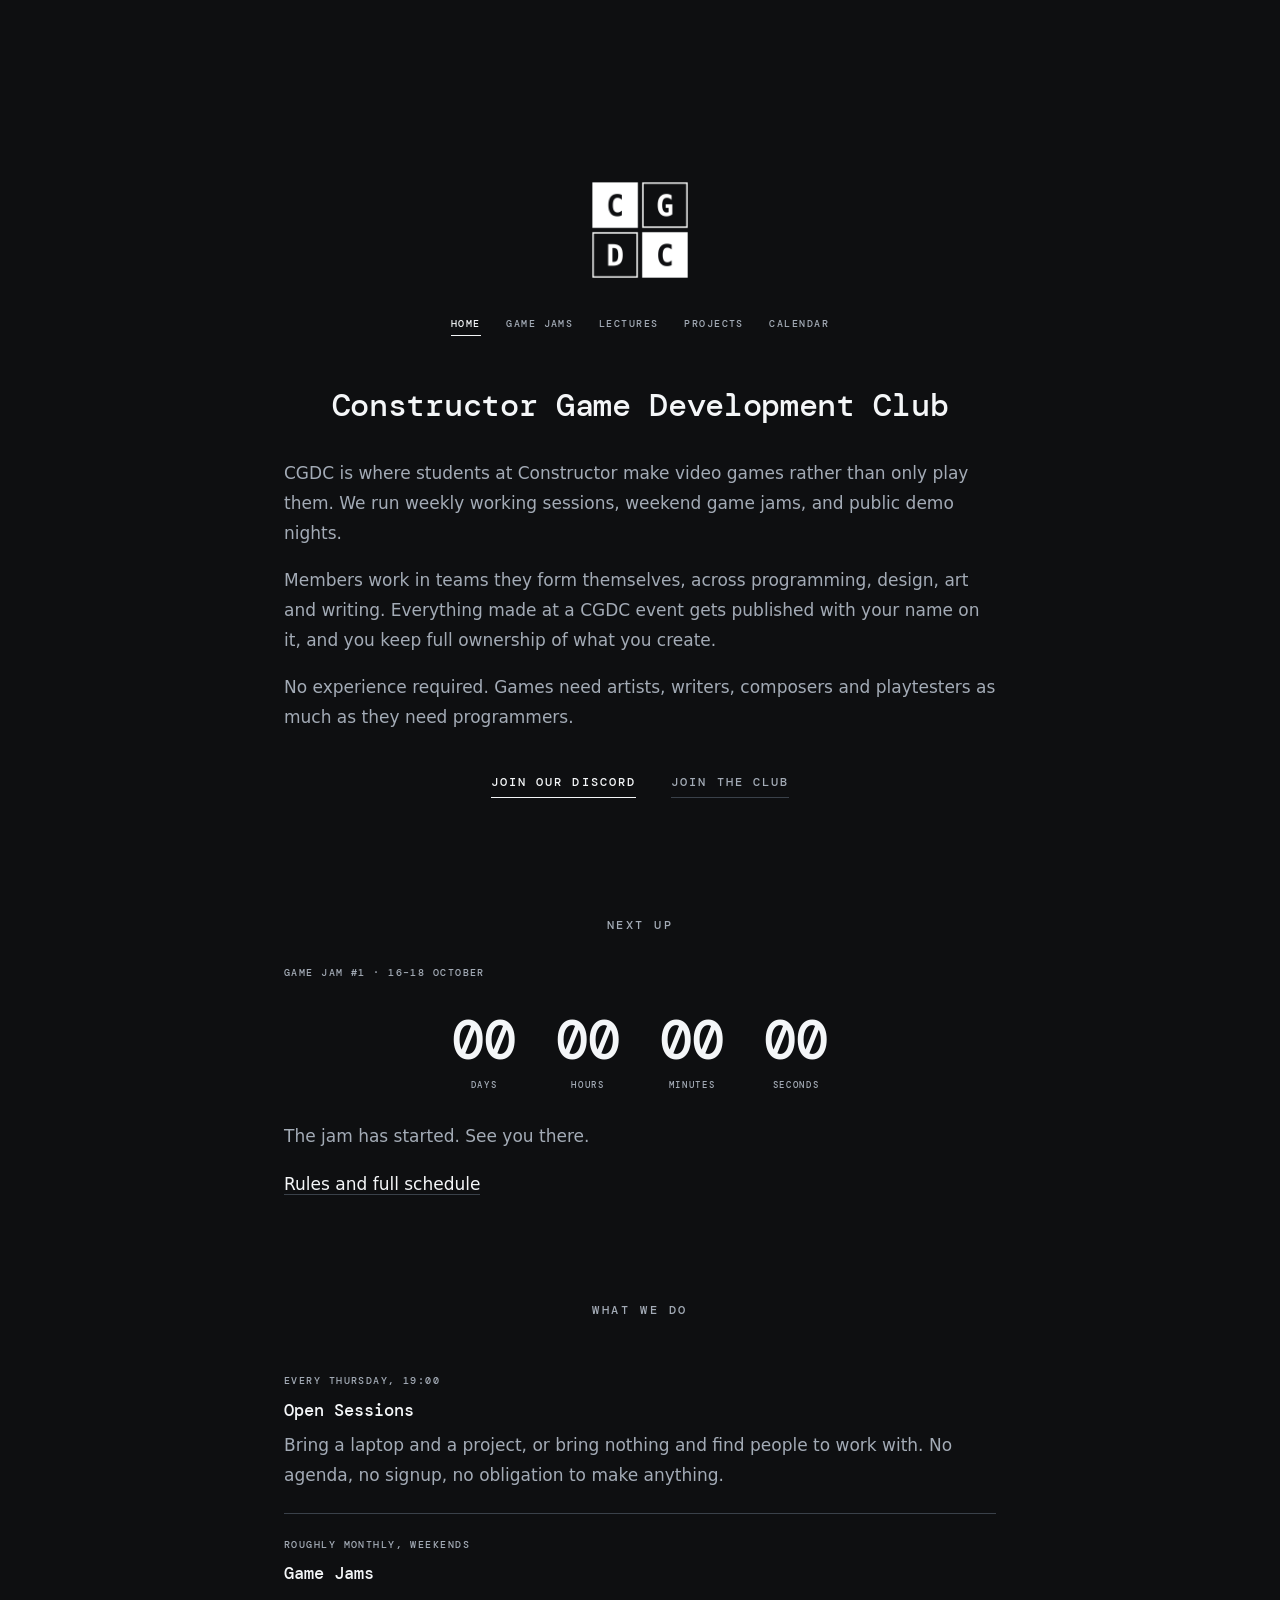
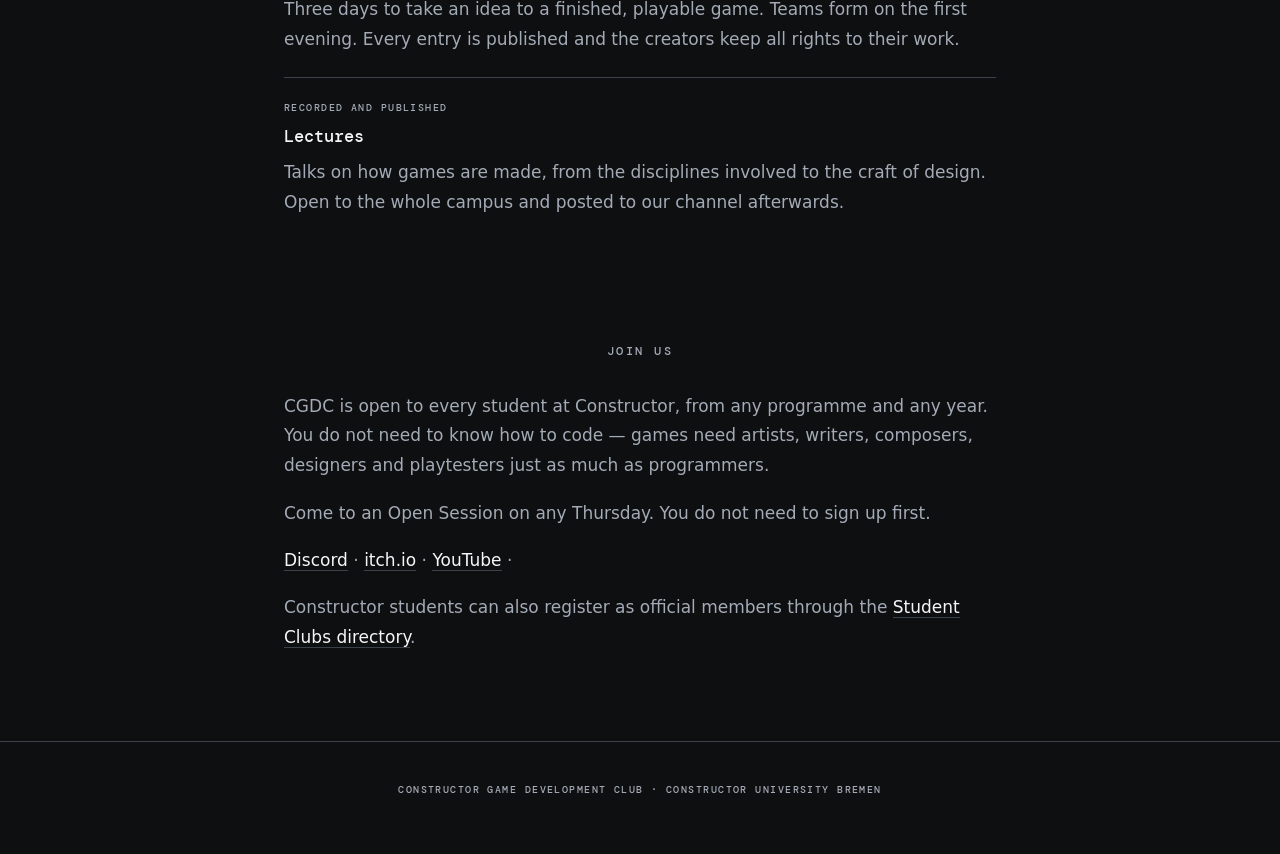
==== index.html @ 5862deed "Add Club Website (First Itteration)" ====
<!DOCTYPE html>
<html lang="en">
<head>
  <meta charset="UTF-8" />
  <meta name="viewport" content="width=device-width, initial-scale=1.0" />
  <title>CGDC — Constructor Game Development Club</title>
  <link rel="preconnect" href="https://fonts.googleapis.com" />
  <link rel="preconnect" href="https://fonts.gstatic.com" crossorigin />
  <link href="https://fonts.googleapis.com/css2?family=DM+Mono:wght@300;400;500&display=swap" rel="stylesheet" />
  <link rel="stylesheet" href="style.css" />
</head>
<body>
  <header class="banner">
    <img src="logo.png" alt="CGDC" class="banner-logo" />
  </header>

  <nav>
    <a href="index.html" class="active">Home</a>
    <a href="jams.html">Game Jams</a>
    <a href="lectures.html">Lectures</a>
    <a href="projects.html">Projects</a>
    <a href="calendar.html">Calendar</a>
  </nav>

  <section id="intro">
    <h1>Constructor Game Development Club</h1>
    <p>
      CGDC is where students at Constructor make video games rather than only
      play them. We run weekly working sessions, weekend game jams, and public
      demo nights.
    </p>
    <p>
      Members work in teams they form themselves, across programming, design,
      art and writing. Everything made at a CGDC event gets published with your
      name on it, and you keep full ownership of what you create.
    </p>
    <p>
      No experience required. Games need artists, writers, composers and
      playtesters as much as they need programmers.
    </p>
    <div class="actions">
      <a href="https://discord.gg/gynAtwSjy" target="_blank" class="btn btn-primary">Join our Discord</a>
      <a href="https://apps.powerapps.com/play/e/default-f78e973e-5c0b-4ab8-bbd7-9887c95a8ebd/a/fbf8e4bd-5b65-4f44-a23e-f7a2ca3cfbc2?tenantId=f78e973e-5c0b-4ab8-bbd7-9887c95a8ebd&sourcetime=1738580797169" target="_blank" class="btn">Join the club</a>
    </div>
  </section>

  <section id="next">
    <h2>Next up</h2>
    <p class="meta">Game Jam #1 &middot; 16&ndash;18 October</p>
    <div class="countdown">
      <div><span class="num" id="days">00</span><span class="lbl">Days</span></div>
      <div><span class="num" id="hours">00</span><span class="lbl">Hours</span></div>
      <div><span class="num" id="mins">00</span><span class="lbl">Minutes</span></div>
      <div><span class="num" id="secs">00</span><span class="lbl">Seconds</span></div>
    </div>
    <p id="countdown-note">
      Three days, teams of three, theme revealed on the Friday evening.
      Sign up alone and we will place you in a team.
    </p>
    <p><a href="jams.html">Rules and full schedule</a></p>
  </section>

  <section id="what-we-do">
    <h2>What we do</h2>

    <div class="event">
      <p class="meta">Every Thursday, 19:00</p>
      <h3>Open Sessions</h3>
      <p>
        Bring a laptop and a project, or bring nothing and find people to work
        with. No agenda, no signup, no obligation to make anything.
      </p>
    </div>

    <div class="event">
      <p class="meta">Roughly monthly, weekends</p>
      <h3>Game Jams</h3>
      <p>
        Three days to take an idea to a finished, playable game. Teams form on
        the first evening. Every entry is published and the creators keep all
        rights to their work.
      </p>
    </div>

    <div class="event">
      <p class="meta">Recorded and published</p>
      <h3>Lectures</h3>
      <p>
        Talks on how games are made, from the disciplines involved to the craft
        of design. Open to the whole campus and posted to our channel afterwards.
      </p>
    </div>
  </section>

  <section id="join">
    <h2>Join us</h2>
    <p>
      CGDC is open to every student at Constructor, from any programme and any
      year. You do not need to know how to code &mdash; games need artists,
      writers, composers, designers and playtesters just as much as programmers.
    </p>
    <p>
      Come to an Open Session on any Thursday. You do not need to sign up first.
    </p>
    <p>
      <a href="[DISCORD]" target="_blank">Discord</a> &middot;
      <a href="[ITCH]" target="_blank">itch.io</a> &middot;
      <a href="[YOUTUBE]" target="_blank">YouTube</a> &middot;
    </p>
    <p>
      Constructor students can also register as official members through the
      <a href="https://constructoruniversity.sharepoint.com/:u:/r/sites/StudentClubs/e3376041-c08e-4918-a3ef-13b6eb539c83/SitePages/event-home.aspx?d=w24ce1567b1b341fdaae3db1f416efc68&csf=1&web=2&share=IQBnFc4ks7H9Qarj2x9BbvxoAU9cGEGWqXdGDLUzTlJ9lQQ&e=iDLPOX" target="_blank">Student Clubs directory</a>.
    </p>
  </section>

  <script src="countdown.js"></script>
  <footer>
    Constructor Game Development Club &middot; Constructor University Bremen
  </footer>
</body>
</html>
---- style.css ----
* { margin: 0; padding: 0; box-sizing: border-box; }

:root {
  --bg:      #0E0F11;
  --panel:   #16181C;
  --border:  #3A414A;
  --text:    #F4F6F8;
  --muted:   #A3ABB6;
  --col:     760px;   /* the single centred column everything lives in */
}

body {
  background: var(--bg);
  color: var(--text);
  font-family: system-ui, -apple-system, "Segoe UI", Roboto, sans-serif;
  font-size: 17px;
  font-weight: 450;
  line-height: 1.75;
  -webkit-font-smoothing: antialiased;
}

::selection { background: var(--text); color: var(--bg); }

/* ── BANNER + LOGO ─────────────────────────────────────────────── */
.banner {
  position: relative;
  height: 230px;
  background-image: url("img/banner.png");
  background-size: cover;
  background-position: center;
  margin-bottom: 85px;          /* room for the logo hanging below */
}

.banner-logo {
  position: absolute;
  left: 50%;
  bottom: -65px;
  transform: translateX(-50%);
  width: 130px;
  height: 130px;
  border: 4px solid var(--bg);
  background: var(--bg);
}

/* ── NAV ───────────────────────────────────────────────────────── */
nav {
  display: flex;
  justify-content: center;
  flex-wrap: wrap;
  gap: 1.6rem;
  padding: 0 1.5rem 3rem;
}

nav a {
  font-family: 'DM Mono', monospace;
  font-size: 0.65rem;
  letter-spacing: 0.14em;
  text-transform: uppercase;
  text-decoration: none;
  color: var(--muted);
  transition: color 0.2s;
}

nav a:hover { color: var(--text); }
nav a.active { color: var(--text); border-bottom: 1px solid var(--text); padding-bottom: 2px; }

/* ── THE COLUMN ────────────────────────────────────────────────── */
section {
  max-width: var(--col);
  margin: 0 auto;
  padding: 0 1.5rem 3.5rem;
}

/* ── PILL SECTION HEADERS ──────────────────────────────────────── */
h1, h2 {
  font-family: 'DM Mono', monospace;
  font-weight: 500;
  text-align: center;
  line-height: 1.35;
  margin-bottom: 2rem;
}

h1 { font-size: clamp(1.4rem, 3.2vw, 2rem); letter-spacing: -0.01em; }

h2 {
  font-size: 0.72rem;
  letter-spacing: 0.22em;
  text-transform: uppercase;
  color: var(--muted);
  margin-top: 3rem;
}

h3 {
  font-family: 'DM Mono', monospace;
  font-size: 1.05rem;
  font-weight: 500;
  margin-bottom: 0.4rem;
}

p { color: var(--muted); margin-bottom: 1.1rem; }
p:last-child { margin-bottom: 0; }

/* ── PILL BUTTONS ──────────────────────────────────────────────── */
.actions {
  display: flex;
  justify-content: center;
  flex-wrap: wrap;
  gap: 2.2rem;
  margin: 2.5rem 0 1rem;
}

.btn {
  display: inline-block;
  font-family: 'DM Mono', monospace;
  font-size: 0.72rem;
  letter-spacing: 0.18em;
  text-transform: uppercase;
  color: var(--muted);
  text-decoration: none;
  padding-bottom: 4px;
  border-bottom: 1px solid var(--border);
  transition: color 0.2s, border-color 0.2s;
}

.btn:hover { color: var(--text); border-color: var(--text); }
.btn-primary { color: var(--text); border-color: var(--text); }

/* ── CONTENT BLOCKS ────────────────────────────────────────────── */
.event, .lecture, .project, .jam, .rule {
  padding: 1.4rem 0;
  border-bottom: 1px solid var(--border);
}
.event:last-child, .lecture:last-child, .project:last-child,
.jam:last-child, .rule:last-child { border-bottom: 0; }

.meta {
  font-family: 'DM Mono', monospace;
  font-size: 0.6rem;
  letter-spacing: 0.15em;
  text-transform: uppercase;
  color: var(--muted);
  margin-bottom: 0.35rem;
}

/* ── COUNTDOWN ─────────────────────────────────────────────────── */
.countdown {
  display: flex;
  justify-content: center;
  flex-wrap: wrap;
  gap: 2.5rem;
  margin: 2rem 0 1.5rem;
  font-family: 'DM Mono', monospace;
  text-align: center;
}

.countdown .num {
  display: block;
  font-size: clamp(2.2rem, 6vw, 3.4rem);
  font-weight: 500;
  line-height: 1;
}

.countdown .lbl {
  font-size: 0.58rem;
  color: var(--muted);
  letter-spacing: 0.18em;
  text-transform: uppercase;
}

/* ── LINKS, TABLES, LISTS ──────────────────────────────────────── */
section a:not(.btn) {
  color: var(--text);
  text-decoration: none;
  border-bottom: 1px solid var(--border);
  transition: border-color 0.2s;
}
section a:not(.btn):hover { border-color: var(--text); }

table { width: 100%; border-collapse: collapse; margin: 1.5rem 0; }
th, td { text-align: left; padding: 0.7rem 1rem 0.7rem 0; border-bottom: 1px solid var(--border); }
th {
  font-family: 'DM Mono', monospace;
  font-size: 0.6rem;
  letter-spacing: 0.15em;
  text-transform: uppercase;
  color: var(--muted);
  font-weight: 400;
}
td { color: var(--muted); }

section ul { padding-left: 1.2rem; margin-bottom: 1.1rem; }
section li { color: var(--muted); margin-bottom: 0.4rem; }

/* ── FOOTER ────────────────────────────────────────────────────── */
footer {
  border-top: 1px solid var(--border);
  margin-top: 2rem;
  padding: 2.5rem 1.5rem 3.5rem;
  text-align: center;
  font-family: 'DM Mono', monospace;
  font-size: 0.6rem;
  letter-spacing: 0.15em;
  text-transform: uppercase;
  color: var(--muted);
}

/* ── SMALL SCREENS ─────────────────────────────────────────────── */
@media (max-width: 640px) {
  .banner { height: 150px; margin-bottom: 70px; }
  .banner-logo { width: 96px; height: 96px; bottom: -48px; }
  nav { gap: 1.1rem; padding-bottom: 2.5rem; }
  h1, h2 { padding: 0.8rem 1.2rem; }
  .countdown { gap: 1.6rem; }
}
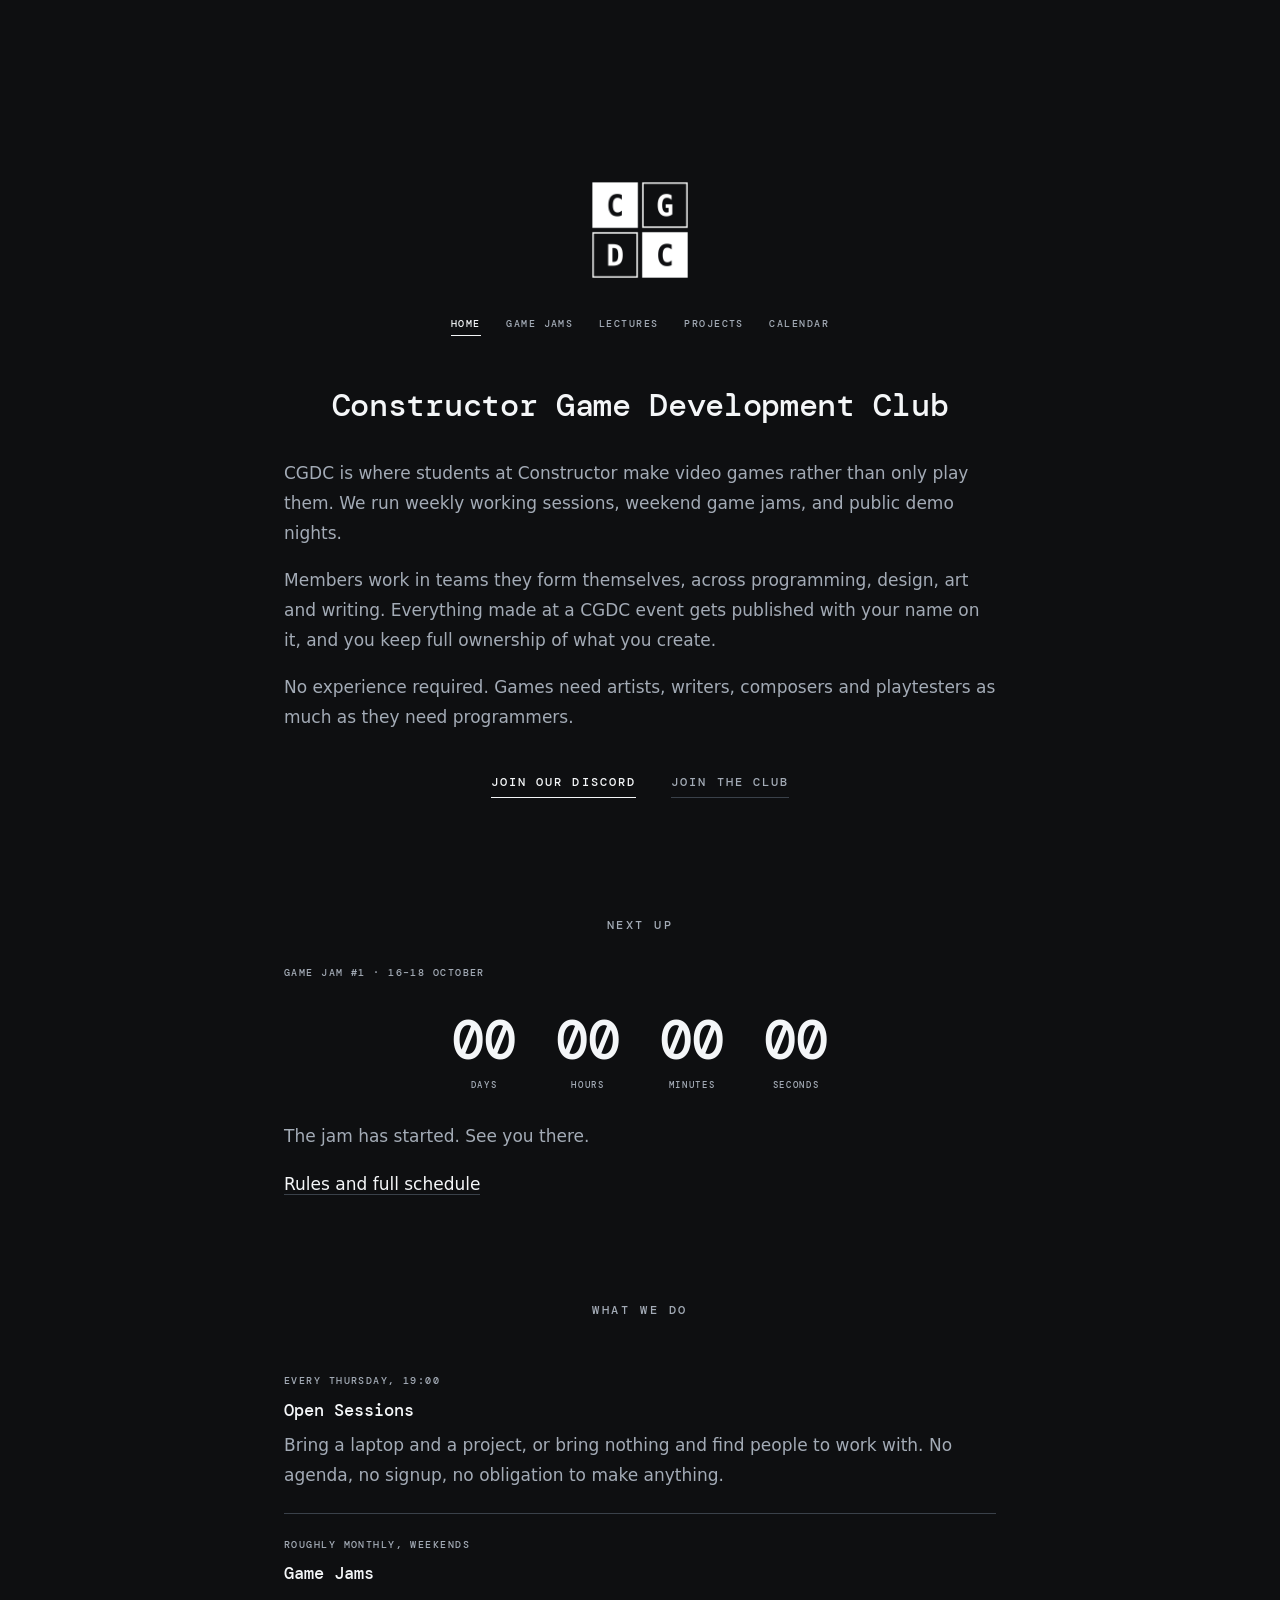
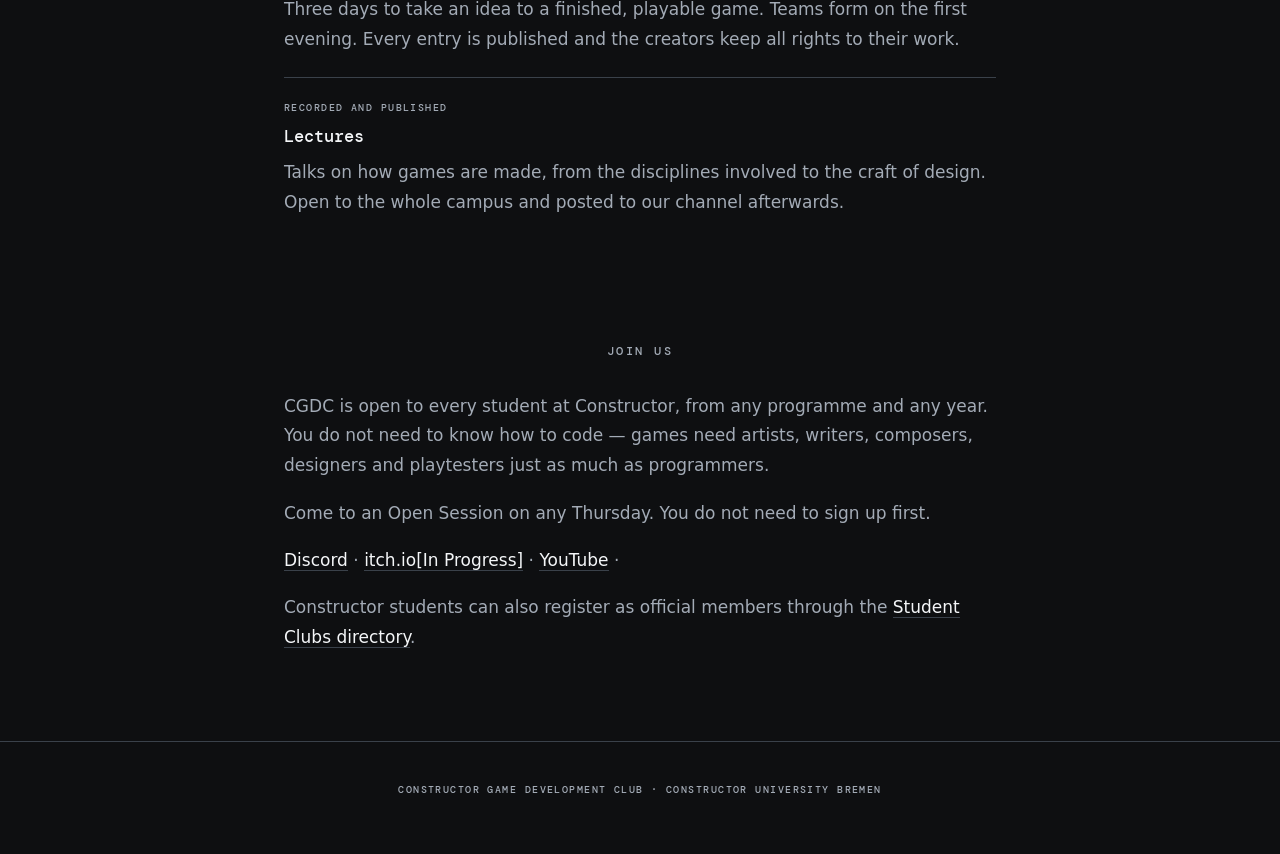
==== commit 27ce1e33: "Added links to websites" ====
--- a/index.html
+++ b/index.html
@@ -103,9 +103,9 @@
       Come to an Open Session on any Thursday. You do not need to sign up first.
     </p>
     <p>
-      <a href="[DISCORD]" target="_blank">Discord</a> &middot;
-      <a href="[ITCH]" target="_blank">itch.io</a> &middot;
-      <a href="[YOUTUBE]" target="_blank">YouTube</a> &middot;
+      <a href="https://discord.gg/jtNvvumQj" target="_blank">Discord</a> &middot;
+      <a href="[ITCH]" target="_blank">itch.io[In Progress]</a> &middot;
+      <a href="https://www.youtube.com/@constructorgamedevclub" target="_blank">YouTube</a> &middot;
     </p>
     <p>
       Constructor students can also register as official members through the
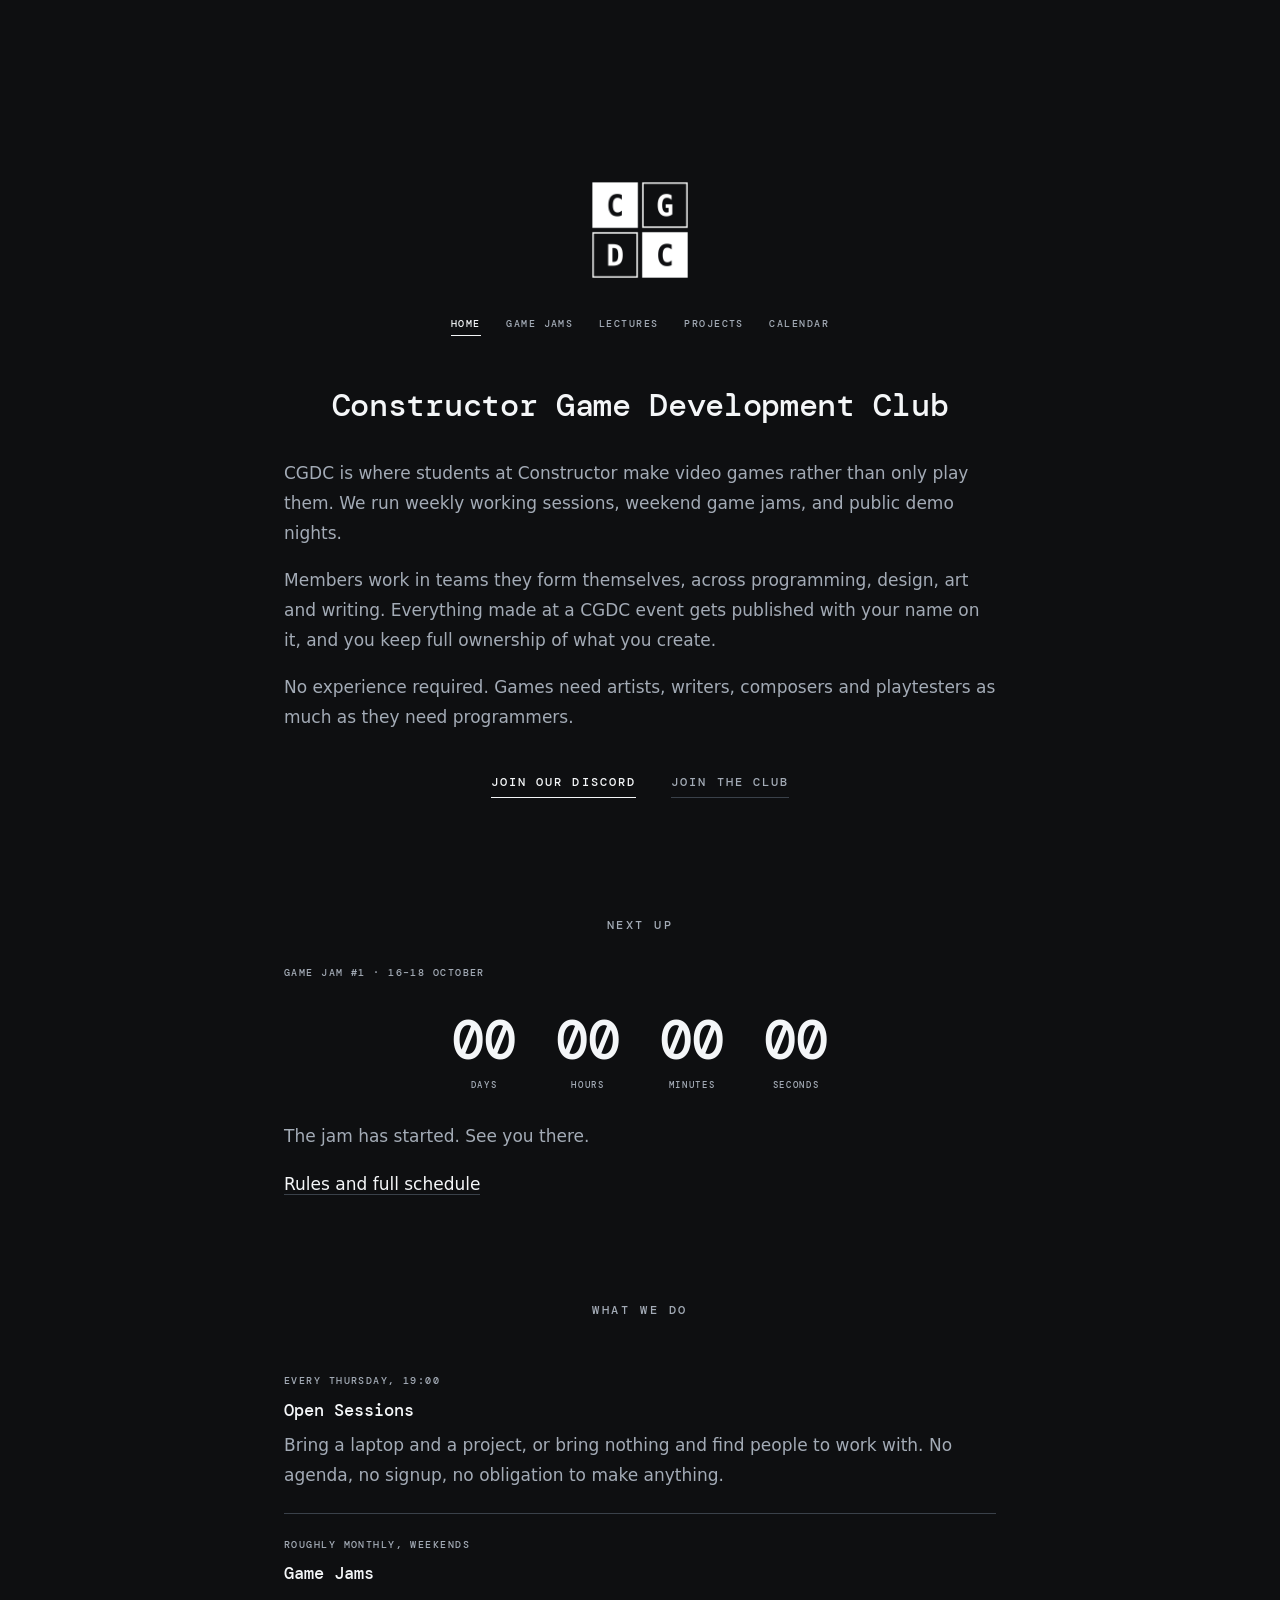
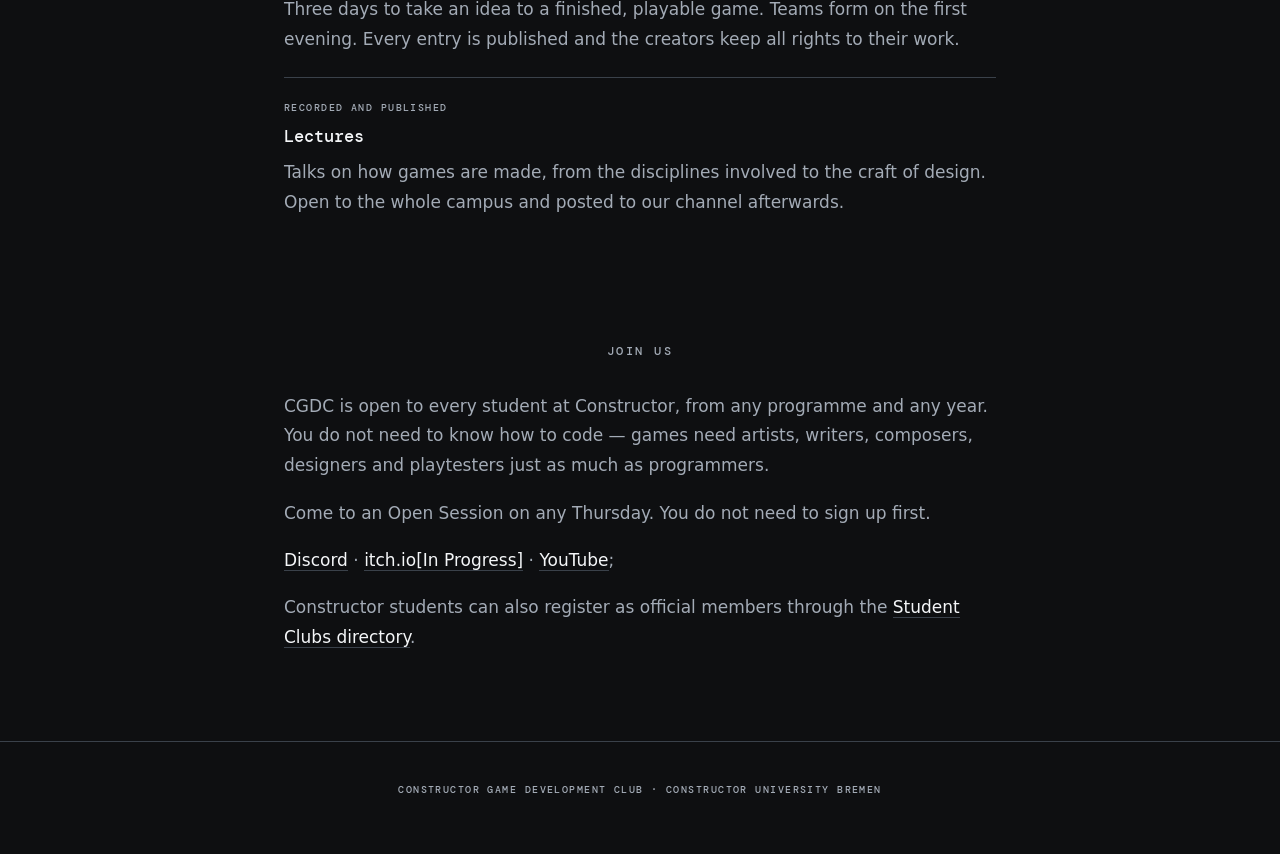
==== commit 6d3c5f22: "minor changes" ====
--- a/index.html
+++ b/index.html
@@ -105,7 +105,7 @@
     <p>
       <a href="https://discord.gg/jtNvvumQj" target="_blank">Discord</a> &middot;
       <a href="[ITCH]" target="_blank">itch.io[In Progress]</a> &middot;
-      <a href="https://www.youtube.com/@constructorgamedevclub" target="_blank">YouTube</a> &middot;
+      <a href="https://www.youtube.com/@constructorgamedevclub" target="_blank">YouTube</a>;
     </p>
     <p>
       Constructor students can also register as official members through the
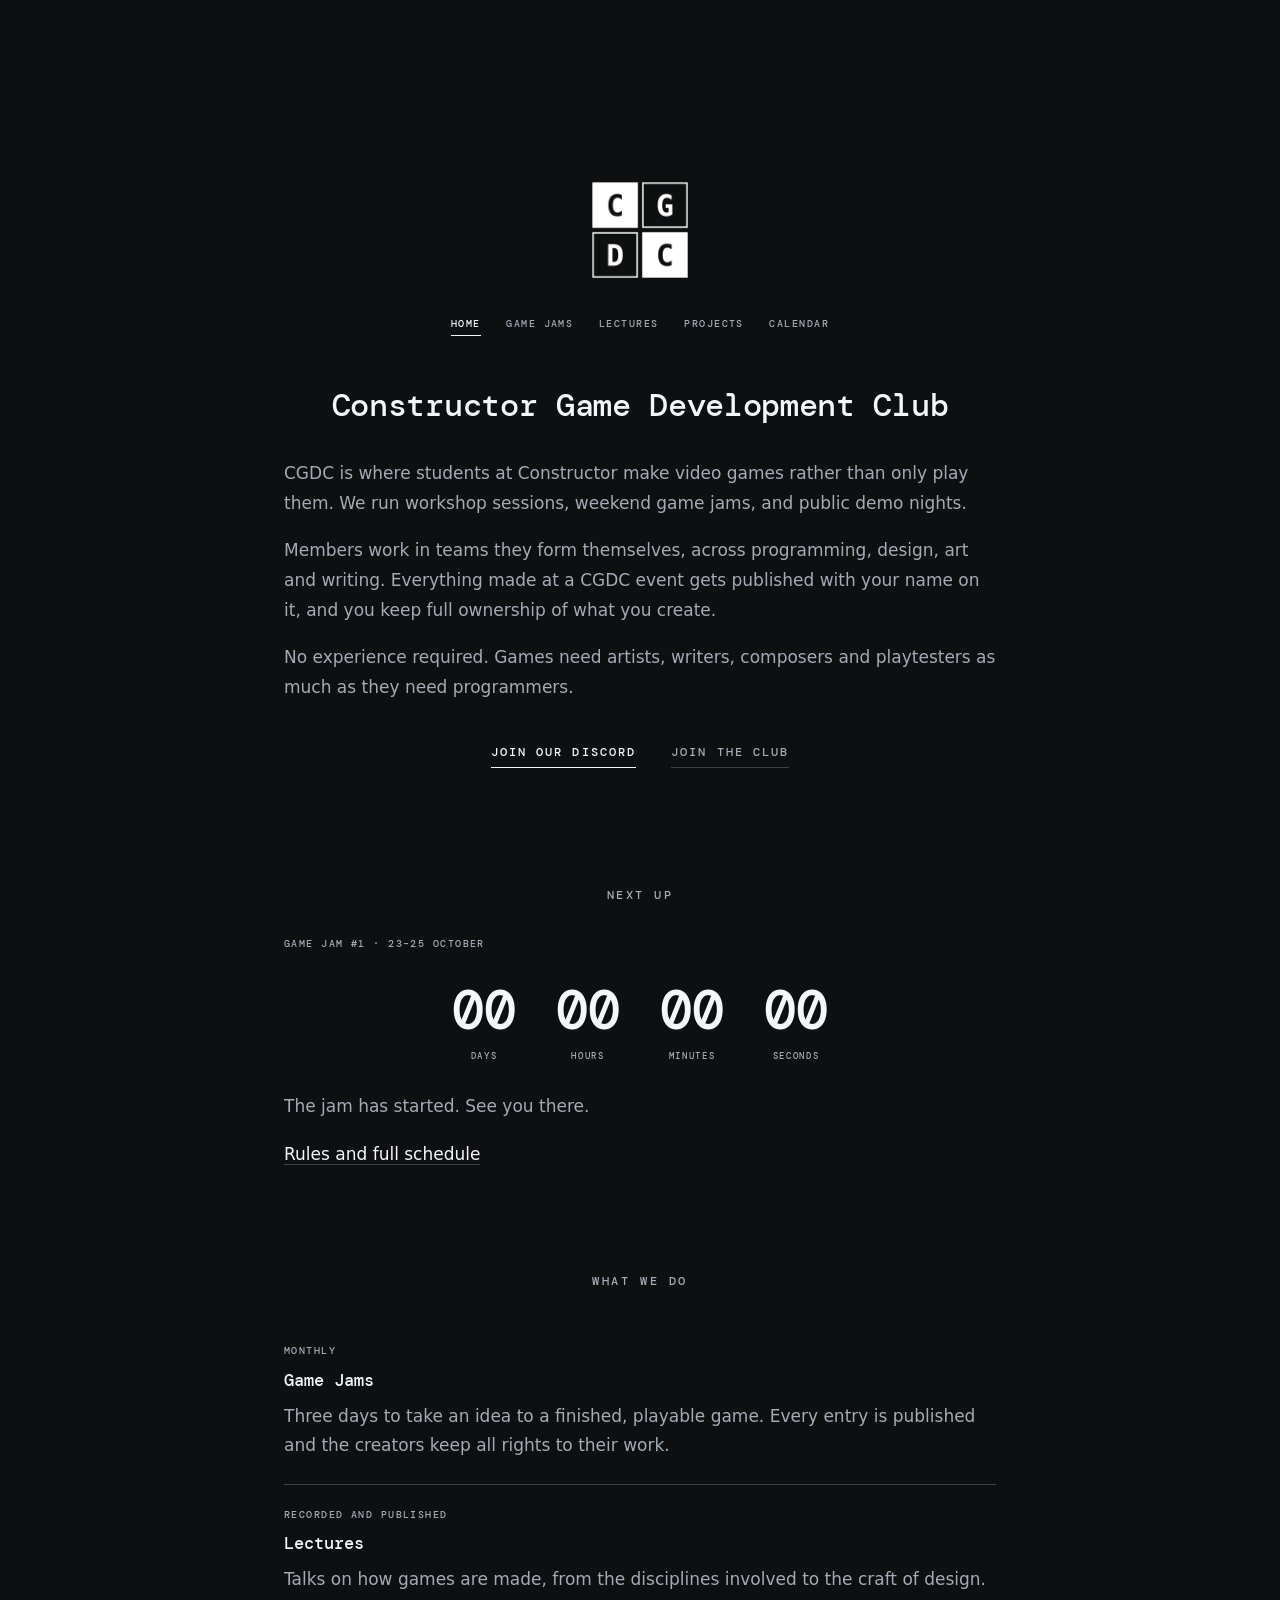
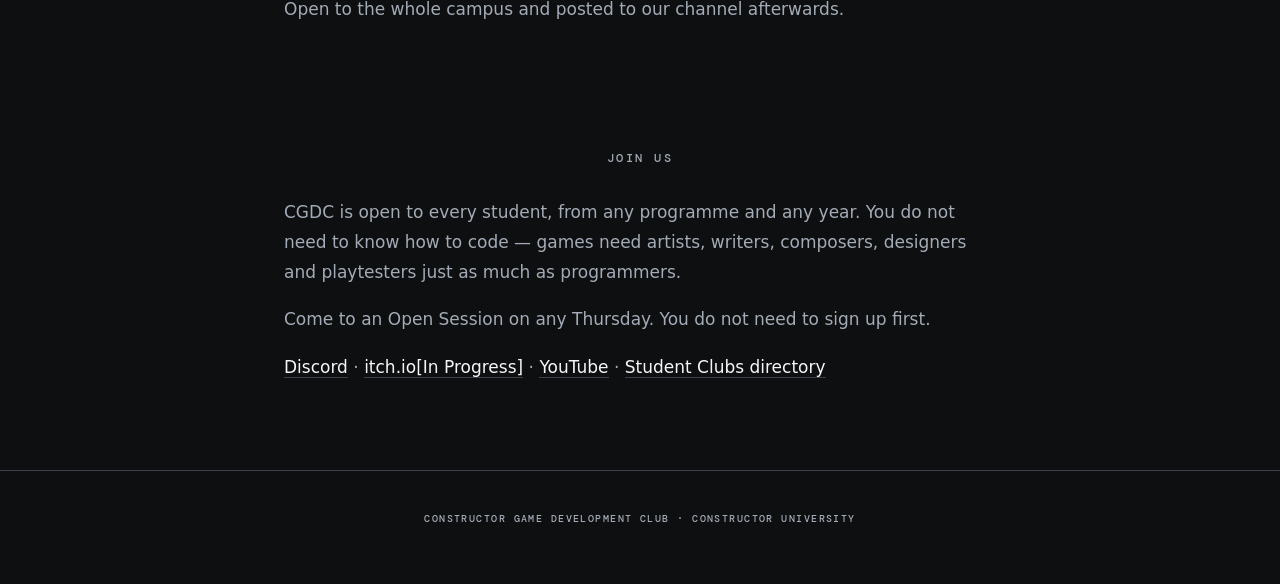
==== commit dcfcbe95: "minor changes" ====
--- a/index.html
+++ b/index.html
@@ -26,7 +26,7 @@
     <h1>Constructor Game Development Club</h1>
     <p>
       CGDC is where students at Constructor make video games rather than only
-      play them. We run weekly working sessions, weekend game jams, and public
+      play them. We run workshop sessions, weekend game jams, and public
       demo nights.
     </p>
     <p>
@@ -46,7 +46,17 @@
 
   <section id="next">
     <h2>Next up</h2>
-    <p class="meta">Game Jam #1 &middot; 16&ndash;18 October</p>
+
+    <!-- <p class = "meta">Lecture #1:Introduction to Game Development &middot; 25th September</p>
+
+    <div class ="countdown">
+        <div><span class="num" id="days">00</span><span class="lbl">Days</span></div>
+      <div><span class="num" id="hours">00</span><span class="lbl">Hours</span></div>
+      <div><span class="num" id="mins">00</span><span class="lbl">Minutes</span></div>
+      <div><span class="num" id="secs">00</span><span class="lbl">Seconds</span></div>
+    </div> -->
+
+    <p class="meta">Game Jam #1 &middot; 23&ndash;25 October</p>
     <div class="countdown">
       <div><span class="num" id="days">00</span><span class="lbl">Days</span></div>
       <div><span class="num" id="hours">00</span><span class="lbl">Hours</span></div>
@@ -64,20 +74,10 @@
     <h2>What we do</h2>
 
     <div class="event">
-      <p class="meta">Every Thursday, 19:00</p>
-      <h3>Open Sessions</h3>
-      <p>
-        Bring a laptop and a project, or bring nothing and find people to work
-        with. No agenda, no signup, no obligation to make anything.
-      </p>
-    </div>
-
-    <div class="event">
-      <p class="meta">Roughly monthly, weekends</p>
+      <p class="meta">Monthly</p>
       <h3>Game Jams</h3>
       <p>
-        Three days to take an idea to a finished, playable game. Teams form on
-        the first evening. Every entry is published and the creators keep all
+        Three days to take an idea to a finished, playable game. Every entry is published and the creators keep all
         rights to their work.
       </p>
     </div>
@@ -95,7 +95,7 @@
   <section id="join">
     <h2>Join us</h2>
     <p>
-      CGDC is open to every student at Constructor, from any programme and any
+      CGDC is open to every student, from any programme and any
       year. You do not need to know how to code &mdash; games need artists,
       writers, composers, designers and playtesters just as much as programmers.
     </p>
@@ -105,17 +105,15 @@
     <p>
       <a href="https://discord.gg/jtNvvumQj" target="_blank">Discord</a> &middot;
       <a href="[ITCH]" target="_blank">itch.io[In Progress]</a> &middot;
-      <a href="https://www.youtube.com/@constructorgamedevclub" target="_blank">YouTube</a>;
+      <a href="https://www.youtube.com/@constructorgamedevclub" target="_blank">YouTube</a> &middot;
+      <a href="https://constructoruniversity.sharepoint.com/:u:/r/sites/StudentClubs/e3376041-c08e-4918-a3ef-13b6eb539c83/SitePages/event-home.aspx?d=w24ce1567b1b341fdaae3db1f416efc68&csf=1&web=2&share=IQBnFc4ks7H9Qarj2x9BbvxoAU9cGEGWqXdGDLUzTlJ9lQQ&e=iDLPOX" target="_blank">Student Clubs directory</a>
     </p>
-    <p>
-      Constructor students can also register as official members through the
-      <a href="https://constructoruniversity.sharepoint.com/:u:/r/sites/StudentClubs/e3376041-c08e-4918-a3ef-13b6eb539c83/SitePages/event-home.aspx?d=w24ce1567b1b341fdaae3db1f416efc68&csf=1&web=2&share=IQBnFc4ks7H9Qarj2x9BbvxoAU9cGEGWqXdGDLUzTlJ9lQQ&e=iDLPOX" target="_blank">Student Clubs directory</a>.
-    </p>
+    
   </section>
 
   <script src="countdown.js"></script>
   <footer>
-    Constructor Game Development Club &middot; Constructor University Bremen
+    Constructor Game Development Club &middot; Constructor University
   </footer>
 </body>
 </html>
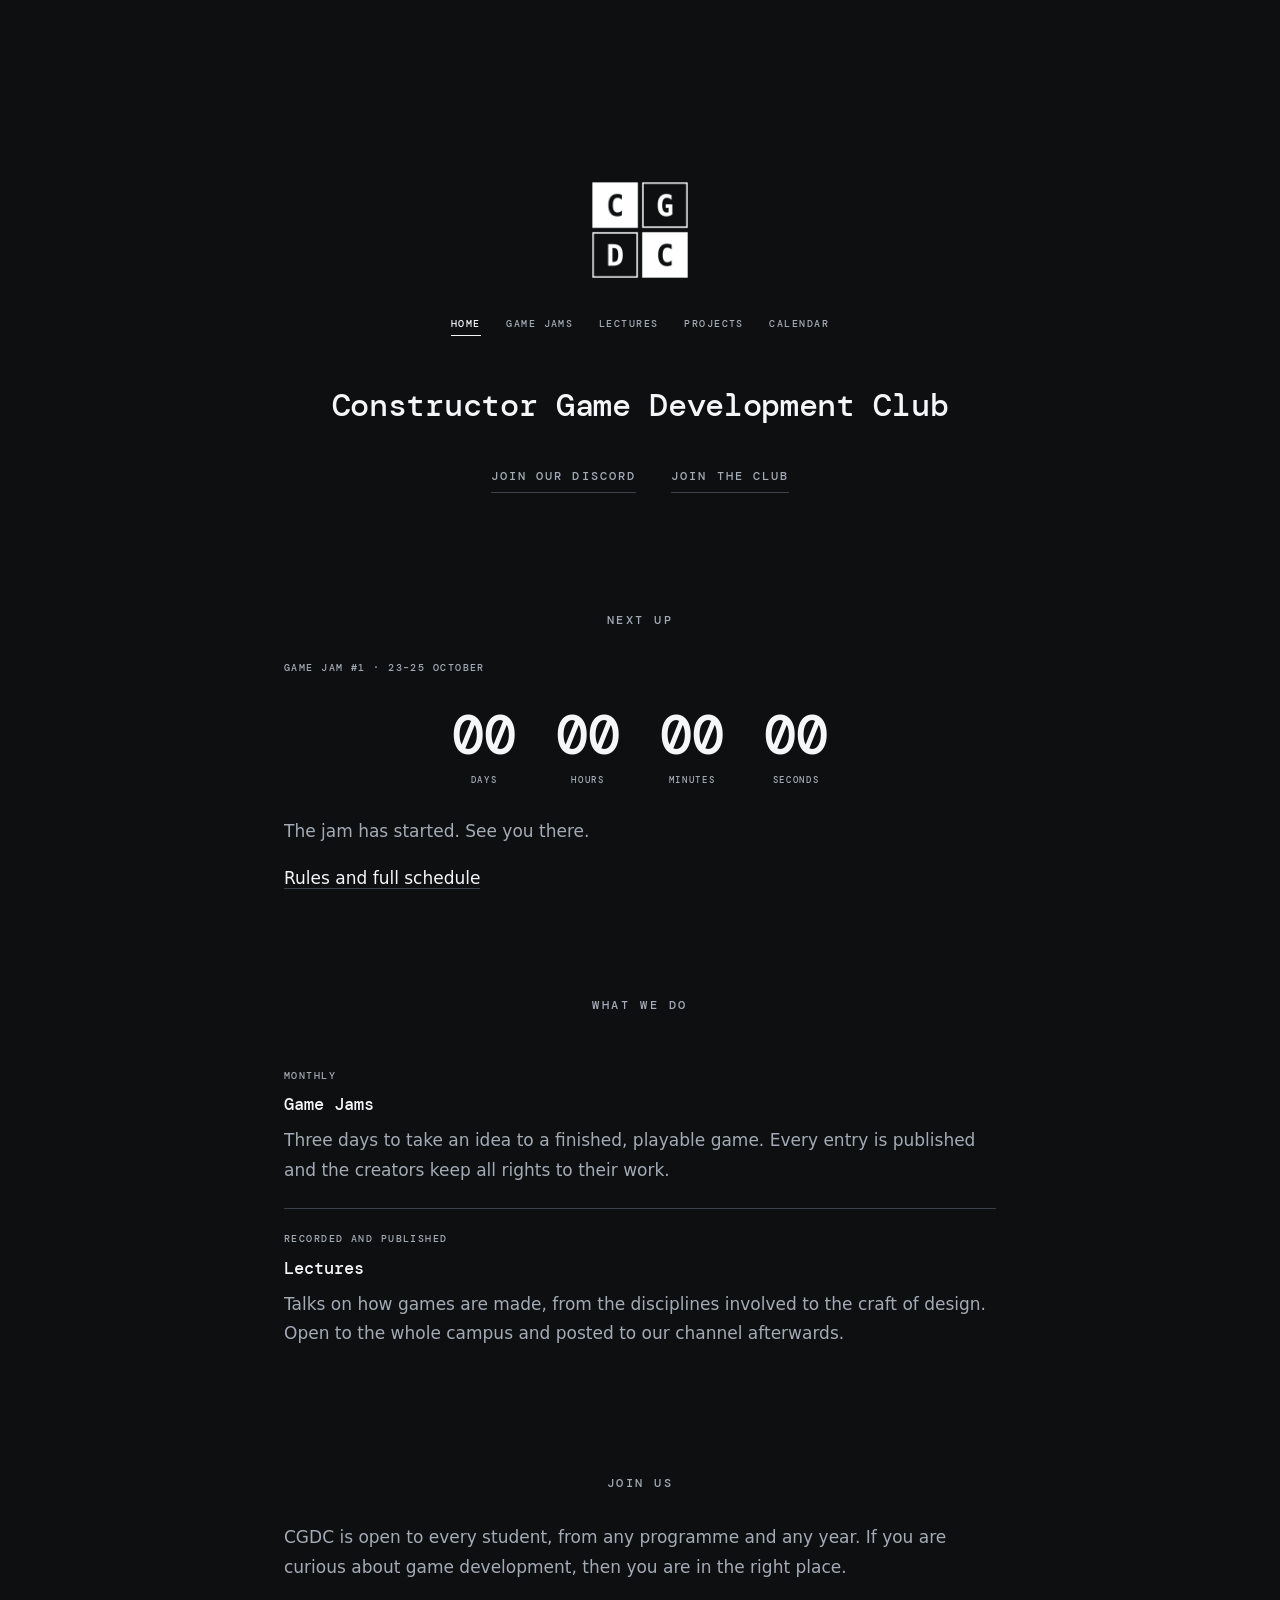
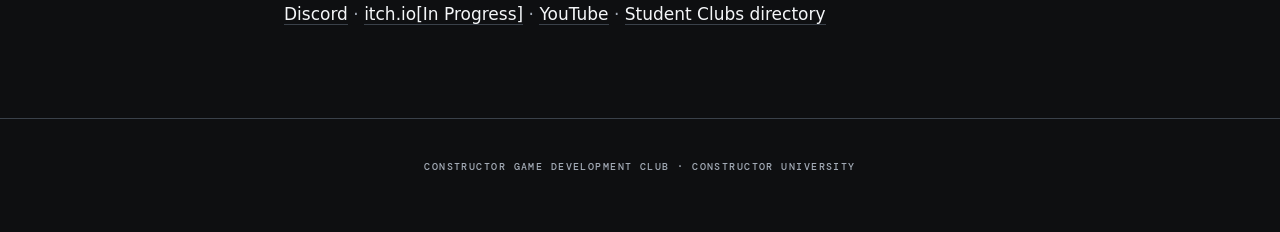
==== commit f08d394f: "small fixes" ====
--- a/index.html
+++ b/index.html
@@ -24,22 +24,9 @@
 
   <section id="intro">
     <h1>Constructor Game Development Club</h1>
-    <p>
-      CGDC is where students at Constructor make video games rather than only
-      play them. We run workshop sessions, weekend game jams, and public
-      demo nights.
-    </p>
-    <p>
-      Members work in teams they form themselves, across programming, design,
-      art and writing. Everything made at a CGDC event gets published with your
-      name on it, and you keep full ownership of what you create.
-    </p>
-    <p>
-      No experience required. Games need artists, writers, composers and
-      playtesters as much as they need programmers.
-    </p>
+
     <div class="actions">
-      <a href="https://discord.gg/gynAtwSjy" target="_blank" class="btn btn-primary">Join our Discord</a>
+      <a href="https://discord.gg/kUgFfQJGSf" target="_blank" class="btn">Join our Discord</a>
       <a href="https://apps.powerapps.com/play/e/default-f78e973e-5c0b-4ab8-bbd7-9887c95a8ebd/a/fbf8e4bd-5b65-4f44-a23e-f7a2ca3cfbc2?tenantId=f78e973e-5c0b-4ab8-bbd7-9887c95a8ebd&sourcetime=1738580797169" target="_blank" class="btn">Join the club</a>
     </div>
   </section>
@@ -96,14 +83,11 @@
     <h2>Join us</h2>
     <p>
       CGDC is open to every student, from any programme and any
-      year. You do not need to know how to code &mdash; games need artists,
-      writers, composers, designers and playtesters just as much as programmers.
+      year. If you are curious about game development, then you are in the right place.
     </p>
+    
     <p>
-      Come to an Open Session on any Thursday. You do not need to sign up first.
-    </p>
-    <p>
-      <a href="https://discord.gg/jtNvvumQj" target="_blank">Discord</a> &middot;
+      <a href="https://discord.gg/kUgFfQJGSf" target="_blank">Discord</a> &middot;
       <a href="[ITCH]" target="_blank">itch.io[In Progress]</a> &middot;
       <a href="https://www.youtube.com/@constructorgamedevclub" target="_blank">YouTube</a> &middot;
       <a href="https://constructoruniversity.sharepoint.com/:u:/r/sites/StudentClubs/e3376041-c08e-4918-a3ef-13b6eb539c83/SitePages/event-home.aspx?d=w24ce1567b1b341fdaae3db1f416efc68&csf=1&web=2&share=IQBnFc4ks7H9Qarj2x9BbvxoAU9cGEGWqXdGDLUzTlJ9lQQ&e=iDLPOX" target="_blank">Student Clubs directory</a>
